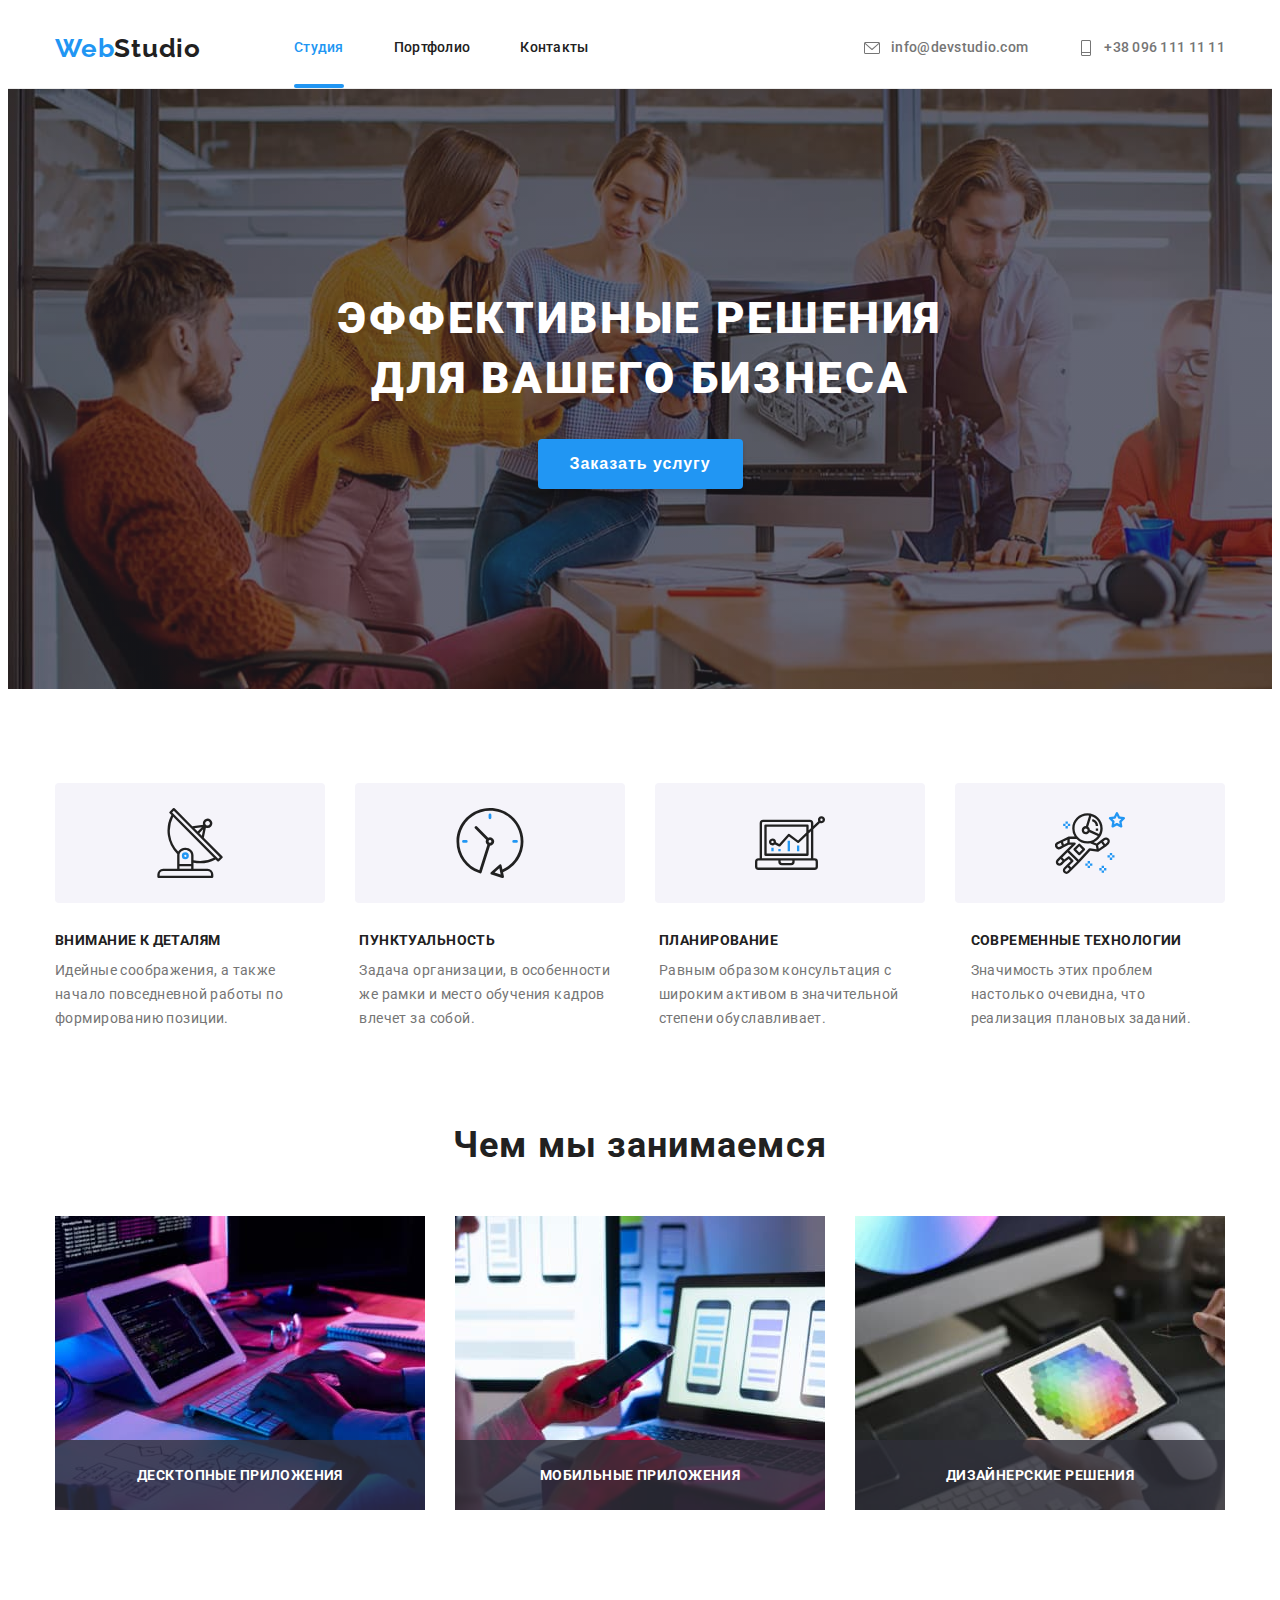
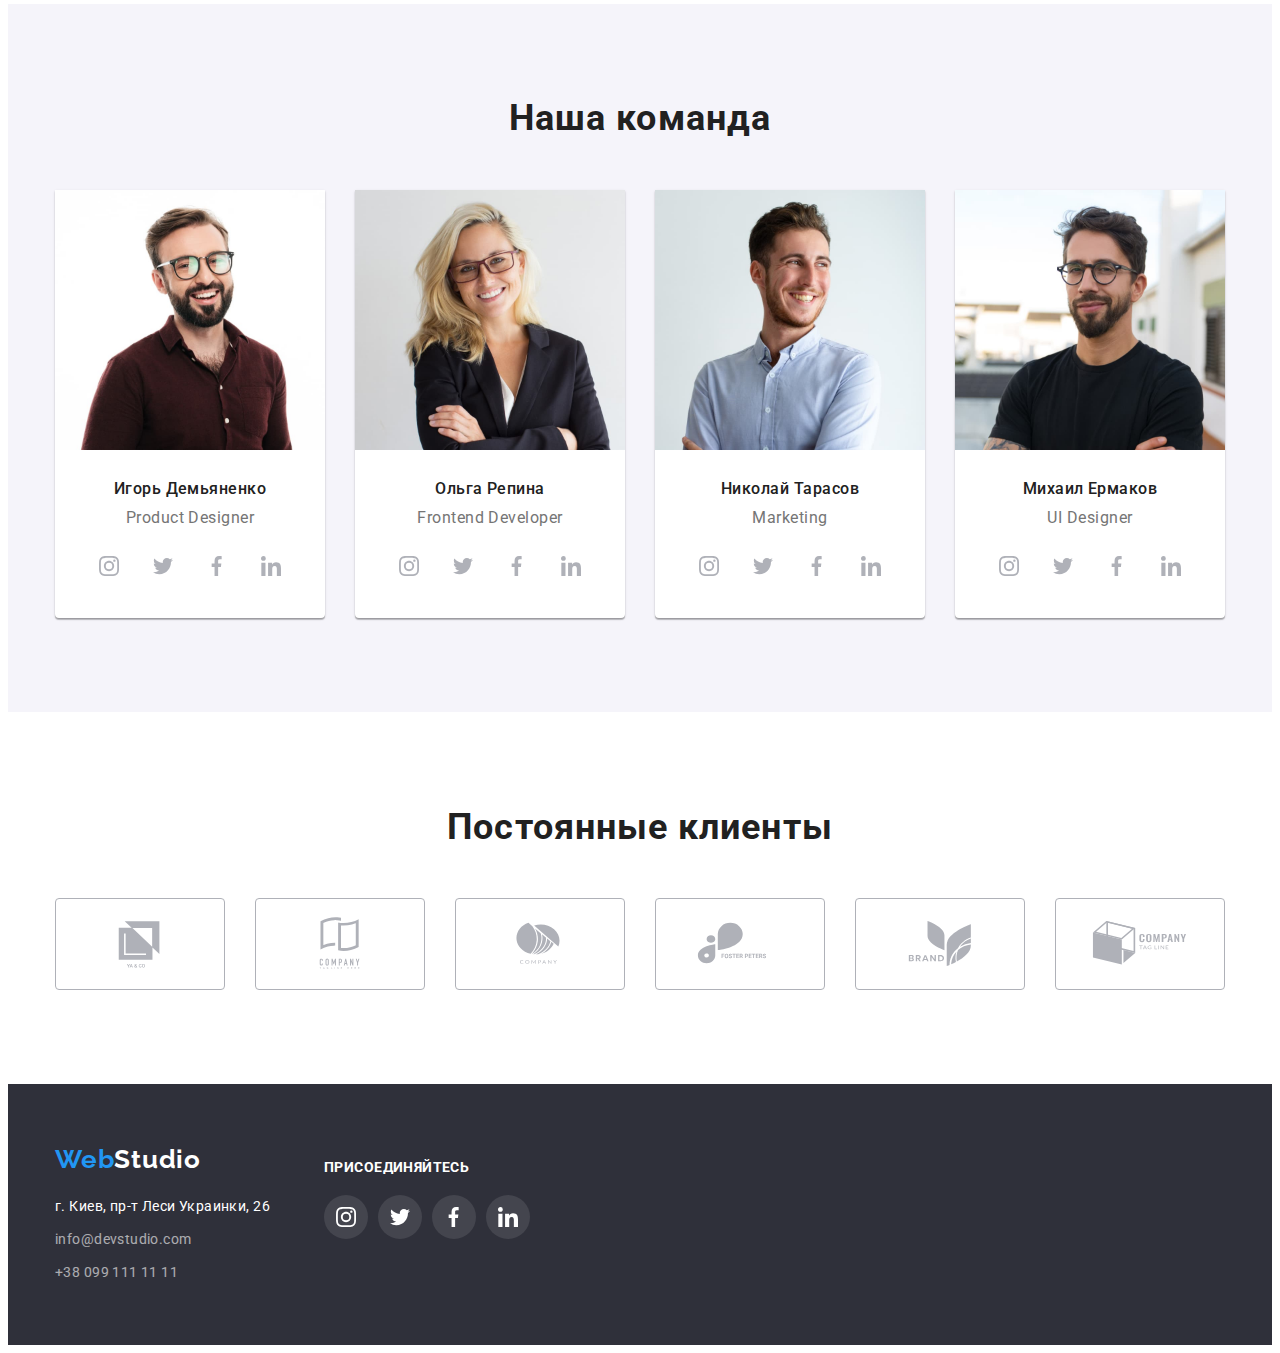
==== index.html @ cec7f6a1 "modal doing" ====
<!DOCTYPE html>
<html lang="ru">
    <head>
        <meta charset="UTF-8" />
        <meta http-equiv="X-UA-Compatible" content="IE=edge" />
        <meta name="viewport" content="width=device-width, initial-scale=1.0" />
        <link rel="preconnect" href="https://fonts.googleapis.com" />
        <link rel="preconnect" href="https://fonts.gstatic.com" crossorigin />
        <link
            href="https://fonts.googleapis.com/css2?family=Raleway:wght@700&family=Roboto:wght@400;500;700;900&display=swap"
            rel="stylesheet"
        />
        <link
            rel="stylesheet"
            href="https://cdnjs.cloudflare.com/ajax/libs/modern-normalize/1.1.0/modern-normalize.min.css"
            integrity="sha512-wpPYUAdjBVSE4KJnH1VR1HeZfpl1ub8YT/NKx4PuQ5NmX2tKuGu6U/JRp5y+Y8XG2tV+wKQpNHVUX03MfMFn9Q=="
            crossorigin="anonymous"
            referrerpolicy="no-referrer"
        />
        <link rel="stylesheet" href="./css/reset.css" />
        <link rel="stylesheet" href="./css/style.css" />
        <title>WebStudio</title>
    </head>
    <body>
        <!--________________________________________HEDER_________________________________________-->
        <header class="header">
            <div class="container">
                <a class="logo" href="./index.html" lang="en"
                    >Web<span class="logo-style">Studio</span></a
                >
                <nav>
                    <ul class="lists header-flex">
                        <li class="menu-item">
                            <a class="menu-link current" href="./index.html"
                                >Студия</a
                            >
                        </li>
                        <li class="menu-item">
                            <a class="menu-link" href="./portfolio.html"
                                >Портфолио</a
                            >
                        </li>
                        <li class="menu-item">
                            <a class="menu-link" href="#contacts-main"
                                >Контакты</a
                            >
                        </li>
                    </ul>
                </nav>
                <ul class="lists header-list">
                    <li class="contacts-item">
                        <a
                            class="contacts-link"
                            href="mailto:info@devstudio.com"
                        >
                            <svg class="header-soc-icon" width="18" height="16">
                                <use
                                    href="./images/symbol-defs.svg#icon-massege"
                                ></use>
                            </svg>
                            info@devstudio.com
                        </a>
                    </li>
                    <li class="contacts-item">
                        <a class="contacts-link" href="tel:+380961111111">
                            <svg class="header-soc-icon" width="16" height="16">
                                <use
                                    href="./images/symbol-defs.svg#icon-call"
                                ></use>
                            </svg>
                            +38 096 111 11 11</a
                        >
                    </li>
                </ul>
            </div>
        </header>
        <main class="main-container">
            <!-- ________________________________________HERO________________________________________ -->
            <section class="hero hero-content">
                <div class="container">
                    <h1 class="hero-title">
                        Эффективные решения для вашего бизнеса
                    </h1>
                    <button class="hero-btn" type="button" data-modal-open>
                        Заказать услугу
                    </button>
                </div>
            </section>
            <!-- ________________________________________ABOUT________________________________________ -->
            <section class="about section">
                <h2 class="hidden-about-title">Преимущества</h2>
                <div class="container">
                    <ul class="icon-flex">
                        <li class="about-soc-item lists about-list-margin">
                            <svg class="about-soc-icon" width="70" height="70">
                                <use
                                    href="images/symbol-defs.svg#icon-antenna"
                                ></use>
                            </svg>
                        </li>
                        <li class="about-soc-item lists about-list-margin">
                            <svg class="about-soc-icon" width="70" height="70">
                                <use
                                    href="images/symbol-defs.svg#icon-clock"
                                ></use>
                            </svg>
                        </li>
                        <li class="about-soc-item lists about-list-margin">
                            <svg class="about-soc-icon" width="70" height="70">
                                <use
                                    href="images/symbol-defs.svg#icon-diagram"
                                ></use>
                            </svg>
                        </li>
                        <li class="about-soc-item lists about-list-margin">
                            <svg class="about-soc-icon" width="70" height="70">
                                <use
                                    href="images/symbol-defs.svg#icon-astronaut"
                                ></use>
                            </svg>
                        </li>
                    </ul>
                    <ul class="lists about-list">
                        <li class="about-list-margin">
                            <h3 class="about-list-title">Внимание к деталям</h3>
                            <p class="about-list-item">
                                Идейные соображения, а также начало повседневной
                                работы по формированию позиции.
                            </p>
                        </li>
                        <li class="about-list-margin">
                            <h3 class="about-list-title">Пунктуальность</h3>
                            <p class="about-list-item">
                                Задача организации, в особенности же рамки и
                                место обучения кадров влечет за собой.
                            </p>
                        </li>
                        <li class="about-list-margin">
                            <h3 class="about-list-title">Планирование</h3>
                            <p class="about-list-item">
                                Равным образом консультация с широким активом в
                                значительной степени обуславливает.
                            </p>
                        </li>
                        <li class="about-list-margin">
                            <h3 class="about-list-title">
                                Современные технологии
                            </h3>
                            <p class="about-list-item">
                                Значимость этих проблем настолько очевидна, что
                                реализация плановых заданий.
                            </p>
                        </li>
                    </ul>
                </div>
            </section>
            <!-- ________________________________________ABOUT-MORE________________________________________ -->
            <section class="about-more section">
                <h2 class="about-more-title united-title">Чем мы занимаемся</h2>
                <div class="container">
                    <ul class="lists about-more-list">
                        <li class="about-more-wrap">
                            <img
                                class="about-img"
                                src="./images/box1.jpg"
                                alt="1"
                                width="370"
                            />
                            <p class="about-more-text">Десктопные приложения</p>
                        </li>
                        <li class="about-more-wrap">
                            <img
                                class="about-img"
                                src="./images/box2.jpg"
                                alt="2"
                                width="370"
                            />
                            <p class="about-more-text">Мобильные приложения</p>
                        </li>
                        <li class="about-more-wrap">
                            <img
                                class="about-img"
                                src="./images/box3.jpg"
                                alt="3"
                                width="370"
                            />
                            <p class="about-more-text">Дизайнерские решения</p>
                        </li>
                    </ul>
                </div>
            </section>
            <!-- ________________________________________MASTERS________________________________________ -->
            <section class="masters section">
                <h2 class="masters-title united-title">Наша команда</h2>
                <div class="container">
                    <ul class="masters-container lists">
                        <li class="masters-photo">
                            <img
                                src="./images/img-3.jpg"
                                alt="Игорь Демьяненко Product Designer"
                                width="270"
                                height="260"
                            />
                            <div class="masters-name">
                                <h3 class="masters-list">Игорь Демьяненко</h3>
                                <p class="proffesion" lang="en">
                                    Product Designer
                                </p>
                                <ul class="icon-flex">
                                    <li class="masters-soc-item lists">
                                        <svg
                                            class="masters-soc-icon"
                                            width="20"
                                            height="20"
                                        >
                                            <use
                                                href="images/symbol-defs.svg#icon-instagram"
                                            ></use>
                                        </svg>
                                    </li>
                                    <li class="masters-soc-item lists">
                                        <svg
                                            class="masters-soc-icon"
                                            width="20"
                                            height="20"
                                        >
                                            <use
                                                href="images/symbol-defs.svg#icon-twitter"
                                            ></use>
                                        </svg>
                                    </li>
                                    <li class="masters-soc-item lists">
                                        <svg
                                            class="masters-soc-icon"
                                            width="20"
                                            height="20"
                                        >
                                            <use
                                                href="images/symbol-defs.svg#icon-facebook"
                                            ></use>
                                        </svg>
                                    </li>
                                    <li class="masters-soc-item lists">
                                        <svg
                                            class="masters-soc-icon"
                                            width="20"
                                            height="20"
                                        >
                                            <use
                                                href="images/symbol-defs.svg#icon-linkedin"
                                            ></use>
                                        </svg>
                                    </li>
                                </ul>
                            </div>
                        </li>
                        <li class="masters-photo">
                            <img
                                src="./images/img-2.jpg"
                                alt="Ольга Репина Frontend Developer"
                                width="270"
                                height="260"
                            />
                            <div class="masters-name">
                                <h3 class="masters-list">Ольга Репина</h3>
                                <p class="proffesion" lang="en">
                                    Frontend Developer
                                </p>
                                <ul class="icon-flex">
                                    <li class="masters-soc-item lists">
                                        <svg
                                            class="masters-soc-icon"
                                            width="20"
                                            height="20"
                                        >
                                            <use
                                                href="images/symbol-defs.svg#icon-instagram"
                                            ></use>
                                        </svg>
                                    </li>
                                    <li class="masters-soc-item lists">
                                        <svg
                                            class="masters-soc-icon"
                                            width="20"
                                            height="20"
                                        >
                                            <use
                                                href="images/symbol-defs.svg#icon-twitter"
                                            ></use>
                                        </svg>
                                    </li>
                                    <li class="masters-soc-item lists">
                                        <svg
                                            class="masters-soc-icon"
                                            width="20"
                                            height="20"
                                        >
                                            <use
                                                href="images/symbol-defs.svg#icon-facebook"
                                            ></use>
                                        </svg>
                                    </li>
                                    <li class="masters-soc-item lists">
                                        <svg
                                            class="masters-soc-icon"
                                            width="20"
                                            height="20"
                                        >
                                            <use
                                                href="images/symbol-defs.svg#icon-linkedin"
                                            ></use>
                                        </svg>
                                    </li>
                                </ul>
                            </div>
                        </li>
                        <li class="masters-photo">
                            <img
                                src="./images/img-1.jpg"
                                alt="Николай Тарасов Marketing"
                                width="270"
                                height="260"
                            />
                            <div class="masters-name">
                                <h3 class="masters-list">Николай Тарасов</h3>
                                <p class="proffesion" lang="en">Marketing</p>
                                <ul class="icon-flex">
                                    <li class="masters-soc-item lists">
                                        <svg
                                            class="masters-soc-icon"
                                            width="20"
                                            height="20"
                                        >
                                            <use
                                                href="images/symbol-defs.svg#icon-instagram"
                                            ></use>
                                        </svg>
                                    </li>
                                    <li class="masters-soc-item lists">
                                        <svg
                                            class="masters-soc-icon"
                                            width="20"
                                            height="20"
                                        >
                                            <use
                                                href="images/symbol-defs.svg#icon-twitter"
                                            ></use>
                                        </svg>
                                    </li>
                                    <li class="masters-soc-item lists">
                                        <svg
                                            class="masters-soc-icon"
                                            width="20"
                                            height="20"
                                        >
                                            <use
                                                href="images/symbol-defs.svg#icon-facebook"
                                            ></use>
                                        </svg>
                                    </li>
                                    <li class="masters-soc-item lists">
                                        <svg
                                            class="masters-soc-icon"
                                            width="20"
                                            height="20"
                                        >
                                            <use
                                                href="images/symbol-defs.svg#icon-linkedin"
                                            ></use>
                                        </svg>
                                    </li>
                                </ul>
                            </div>
                        </li>
                        <li class="masters-photo">
                            <img
                                src="./images/img.jpg"
                                alt="Михаил Ермаков UI Designer"
                                width="270"
                                height="260"
                            />
                            <div class="masters-name">
                                <h3 class="masters-list">Михаил Ермаков</h3>
                                <p class="proffesion" lang="en">UI Designer</p>
                                <ul class="icon-flex">
                                    <li class="masters-soc-item lists">
                                        <svg
                                            class="masters-soc-icon"
                                            width="20"
                                            height="20"
                                        >
                                            <use
                                                href="images/symbol-defs.svg#icon-instagram"
                                            ></use>
                                        </svg>
                                    </li>
                                    <li class="masters-soc-item lists">
                                        <svg
                                            class="masters-soc-icon"
                                            width="20"
                                            height="20"
                                        >
                                            <use
                                                href="images/symbol-defs.svg#icon-twitter"
                                            ></use>
                                        </svg>
                                    </li>
                                    <li class="masters-soc-item lists">
                                        <svg
                                            class="masters-soc-icon"
                                            width="20"
                                            height="20"
                                        >
                                            <use
                                                href="images/symbol-defs.svg#icon-facebook"
                                            ></use>
                                        </svg>
                                    </li>
                                    <li class="masters-soc-item lists">
                                        <svg
                                            class="masters-soc-icon"
                                            width="20"
                                            height="20"
                                        >
                                            <use
                                                href="images/symbol-defs.svg#icon-linkedin"
                                            ></use>
                                        </svg>
                                    </li>
                                </ul>
                            </div>
                        </li>
                    </ul>
                </div>
            </section>
            <!-- ______________________________________CLIENTS__________________________________________ -->
            <section class="section">
                <div class="container">
                    <h2 class="client-title">Постоянные клиенты</h2>
                    <ul class="icon-flex">
                        <li class="client-soc-item lists">
                            <svg
                                class="client-soc-icon"
                                width="106"
                                height="60"
                            >
                                <use
                                    href="images/symbol-defs.svg#icon-logo1"
                                ></use>
                            </svg>
                        </li>
                        <li class="client-soc-item lists">
                            <svg
                                class="client-soc-icon"
                                width="106"
                                height="60"
                            >
                                <use
                                    href="images/symbol-defs.svg#icon-logo2"
                                ></use>
                            </svg>
                        </li>
                        <li class="client-soc-item lists">
                            <svg
                                class="client-soc-icon"
                                width="106"
                                height="60"
                            >
                                <use
                                    href="images/symbol-defs.svg#icon-logo3"
                                ></use>
                            </svg>
                        </li>
                        <li class="client-soc-item lists">
                            <svg
                                class="client-soc-icon"
                                width="106"
                                height="60"
                            >
                                <use
                                    href="images/symbol-defs.svg#icon-logo4"
                                ></use>
                            </svg>
                        </li>
                        <li class="client-soc-item lists">
                            <svg
                                class="client-soc-icon"
                                width="106"
                                height="60"
                            >
                                <use
                                    href="images/symbol-defs.svg#icon-logo5"
                                ></use>
                            </svg>
                        </li>
                        <li class="client-soc-item lists">
                            <svg
                                class="client-soc-icon"
                                width="106"
                                height="60"
                            >
                                <use
                                    href="images/symbol-defs.svg#icon-logo6"
                                ></use>
                            </svg>
                        </li>
                    </ul>
                </div>
            </section>
        </main>
        <!-- ________________________________________FOOTER________________________________________ -->
        <footer class="footer-section">
            <div class="container">
                <div class="footer-content">
                    <div class="footer-logo">
                        <a class="logo" href="./index.html" lang="en"
                            >Web<span class="footer-logo-style">Studio</span>
                        </a>
                    </div>
                    <address id="contacts-main">
                        <ul class="lists footer-list">
                            <li>
                                <a
                                    class="footer-contacts-link contacts-addres"
                                    href="https://goo.gl/maps/7gqZhrJQwjtrRqGAA"
                                    target="_blank"
                                    rel="noopener noindex nofollow"
                                    >г. Киев, пр-т Леси Украинки, 26</a
                                >
                            </li>
                            <li>
                                <a
                                    class="footer-contacts-link"
                                    href="mailto:info@devstudio.com"
                                    >info@devstudio.com</a
                                >
                            </li>
                            <li>
                                <a
                                    class="footer-contacts-link"
                                    href="tel:+380991111111"
                                    >+38 099 111 11 11</a
                                >
                            </li>
                        </ul>
                    </address>
                </div>
                <div class="footer-padding">
                    <h3 class="footer-title">присоединяйтесь</h3>
                    <ul class="icon-flex">
                        <li class="footer-soc-item lists">
                            <svg class="footer-soc-icon" width="20" height="20">
                                <use
                                    href="images/symbol-defs.svg#icon-instagram"
                                ></use>
                            </svg>
                        </li>
                        <li class="footer-soc-item lists">
                            <svg class="footer-soc-icon" width="20" height="20">
                                <use
                                    href="images/symbol-defs.svg#icon-twitter"
                                ></use>
                            </svg>
                        </li>
                        <li class="footer-soc-item lists">
                            <svg class="footer-soc-icon" width="20" height="20">
                                <use
                                    href="images/symbol-defs.svg#icon-facebook"
                                ></use>
                            </svg>
                        </li>
                        <li class="footer-soc-item lists">
                            <svg class="footer-soc-icon" width="20" height="20">
                                <use
                                    href="images/symbol-defs.svg#icon-linkedin"
                                ></use>
                            </svg>
                        </li>
                    </ul>
                </div>
            </div>
        </footer>
        <!-- ____________________________________BACKDROP_____________________________ -->
        <div class="backdrop is-hidden" data-modal>
            <div class="modal">
                <button type="button" class="modal-close-btn" data-modal-close>
                    <svg class="modal-close-icon" width="11" height="11">
                        <use href="images/symbol-defs.svg#icon-close"></use>
                    </svg>
                </button>
                <p class="modal-title">
                    Оставьте свои данные, мы вам перезвоним
                </p>
                <form class="modal-input-form">
                    <input
                        type="text"
                        class="modal-input"
                        name="name"
                        placeholder="Введите Ваше имя"
                        required
                        minlength="2"
                        title="Введите Ваше имя"
                    />
                    <!-- <svg class="modal_icon" width="12" height="12">
                        <use href="images/symbol-defs.svg#name-icon"></use>
                    </svg> -->
                    <input
                        type="tel"
                        class="modal-input"
                        name="tel"
                        placeholder="Введите номер телефона"
                        required
                        title="+380 97 1111111"
                        pattern="[\+]\d{3}\s\d{2}\s\d{3}\d{2}\d{2}"
                        minlength="12"
                        maxlength="19"
                    />
                    <!-- <svg class="modal_icon" width="12" height="12">
                        <use href="images/symbol-defs.svg#tel-icon"></use>
                    </svg> -->
                    <input
                        type="email"
                        class="modal-input"
                        name="email"
                        placeholder="Введите почту"
                        title="Введите Ваш email"
                    />
                    <!-- <svg class="modal_icon" width="12" height="12">
                        <use href="images/symbol-defs.svg#mail-icon"></use>
                    </svg> -->
                    <input
                        type="text"
                        class="modal-input coment"
                        placeholder="Дополнительно"
                        title="Введите Ваш коментарий"
                    />
                    <button class="modal_btn" type="submit">Отправить</button>
                </form>
            </div>
        </div>
        <script src="./js/modal.js"></script>
    </body>
</html>
---- css/style.css ----
:root {
    --main-color: #212121;
    --secondary-color: #757575;
    --brend-color: #2196f3;
    --backgrd-color: #f5f4fa;
    --light-color: #ffffff;
    --brand-bg-color: #188ce8;
    --icons-master-color: #afb1b8;
    --padding-94: 94px;
    --margin-30: 30px;
    --pading-32: 32px;
    --margin-10: 10px;
}

body {
    font-family: "Roboto", tahoma, sans-serif;
    color: var(--main-color);
    font-size: 14px;
}
p,
h1,
h2,
h3 {
    margin: 0;
}
ul {
    margin: 0;
    padding-left: 0;
}
button {
    cursor: pointer;
}
img {
    display: block;
}

.lists {
    list-style: none;
}

.container {
    width: 1170px;
    margin-right: 15px;
    margin-left: 15px;
    margin: 0 auto;
    /* outline: 1px solid red; */
}

/* ----------------------------HEDER-------------------------------- */
.header {
    border-bottom: 1px solid #ececec;
}

.header .container {
    display: flex;
    align-items: center;
}

.header-flex {
    display: flex;
}

.logo {
    font-family: "Raleway", sans-serif;
    font-weight: 700;
    font-size: 26px;
    line-height: 1.1923;
    letter-spacing: 0.03em;
    color: var(--brend-color);
    text-decoration-line: none;
    margin-right: 93px;
}

.logo-style {
    color: var(--main-color);
}

.header-list {
    display: flex;
    margin-left: auto;
}

.menu-item:not(:last-child) {
    margin-right: 50px;
}

.menu-link {
    padding-top: var(--pading-32);
    padding-bottom: var(--pading-32);
    font-weight: 500;
    line-height: 1.14;
    letter-spacing: 0.02em;
    color: var(--main-color);
    text-decoration-line: none;
    display: block;
    transition: color 250ms cubic-bezier(0.4, 0, 0.2, 1);
}

.contacts-item .contacts-link {
    font-weight: 500;
    line-height: 1.14;
    letter-spacing: 0.02em;
    text-decoration-line: none;
    font-style: normal;
    color: var(--secondary-color);
    padding-top: var(--pading-32);
    padding-bottom: var(--pading-32);
    display: flex;
    justify-content: center;
    align-items: center;
    transition: color 250ms cubic-bezier(0.4, 0, 0.2, 1);
}

.header-soc-icon {
    margin-right: 10px;
    fill: var(--secondary-color);
}

.contacts-link:hover .header-soc-icon,
.contacts-link:focus .header-soc-icon {
    fill: var(--brend-color);
}

.contacts-item:not(:last-child) {
    margin-right: 50px;
}

.menu-link:hover,
.contacts-link:hover,
.menu-link:focus,
.contacts-link:focus {
    color: var(--brend-color);
}

.current {
    color: var(--brend-color);
    position: relative;
}

.menu-link.current::after {
    content: "";
    position: absolute;
    bottom: 0px;
    left: 0;
    width: 100%;
    height: 4px;
    background: var(--brend-color);
    border-radius: 2px;
}

/* -- ----------------------------------------HERO--------------------------------------- -->  */

.hero {
    padding-top: 200px;
    padding-bottom: 200px;
}

.hero-content {
    max-width: 1600px;
    background-image: linear-gradient(
            rgba(47, 48, 58, 0.4),
            rgba(47, 48, 58, 0.4)
        ),
        url(../images/fon-Img.jpg);
    background-repeat: no-repeat;
    margin: 0 auto;
}

.hero-title {
    max-width: 696px;
    font-weight: 900;
    font-size: 44px;
    line-height: 1.36;
    text-align: center;
    letter-spacing: 0.06em;
    text-transform: uppercase;
    color: var(--light-color);
    margin: 0 auto 30px auto;
}

.hero-btn {
    padding: 10px 32px;
    background: var(--brend-color);
    box-shadow: 0px 4px 4px rgba(0, 0, 0, 0.15);
    border-radius: 4px;
    border: none;
    color: var(--light-color);
    font-weight: 700;
    font-size: 16px;
    line-height: 1.88;
    display: block;
    align-items: center;
    letter-spacing: 0.06em;
    cursor: pointer;
    margin: auto;
    transition: background 250ms cubic-bezier(0.4, 0, 0.2, 1);
}

.hero-btn:hover,
.hero-btn:focus {
    background-color: var(--brand-bg-color);
}

/* ----------------------------------------ABOUT---------------------------------- */

.section {
    padding-top: var(--padding-94);
    padding-bottom: var(--padding-94);
}

.hidden-about-title {
    visibility: hidden;
    width: 1px;
    height: 1px;
    margin-bottom: -1px;
}

.icon-flex {
    display: flex;
    justify-content: center;
    align-items: center;
}

.about-soc-item {
    width: 100%;
    height: 120px;
    background-color: var(--backgrd-color);
    border-radius: 4px;
    margin-bottom: var(--margin-30);
    display: flex;
    justify-content: center;
    align-items: center;
}

.about-list {
    display: flex;
}

.about-list-margin:not(:last-child) {
    margin-right: var(--margin-30);
}

.about-list-title {
    font-weight: 700;
    font-size: 14px;
    line-height: 1.14;
    letter-spacing: 0.03em;
    text-transform: uppercase;
    margin-bottom: var(--margin-10);
}

.about-list-item {
    line-height: 1.71;
    letter-spacing: 0.03em;
    color: var(--secondary-color);
}

/* -------------------------------------ABOUT-MORE------------------------------ */

.about-more {
    padding-top: 0px;
}

.united-title {
    font-weight: 700;
    font-size: 36px;
    line-height: 1.16;
    text-align: center;
    letter-spacing: 0.03em;
    padding-bottom: 50px;
}

.about-more-list {
    display: flex;
}

.about-img {
    flex-basis: calc(100% / 3);
    margin-right: var(--margin-30);
}

.about-more-wrap {
    position: relative;
}

.about-more-text {
    width: calc(100% - 30px);
    height: 70px;
    position: absolute;
    bottom: 0;
    background: #2f303acc;
    font-weight: 700;
    font-size: 14px;
    line-height: 16px;
    display: flex;
    align-items: center;
    justify-content: center;
    letter-spacing: 0.03em;
    text-transform: uppercase;
    color: var(--light-color);
}

/* ---------------------------------------MASTERS--------------------------------------------- */

.masters {
    background-color: var(--backgrd-color);
}

.masters-container {
    display: flex;
    margin-left: -30px;
}

.masters-photo {
    flex-basis: calc(100% / 2-30px);
    margin-left: var(--margin-30);
    background: var(--light-color);
    box-shadow: 0px 1px 3px rgba(0, 0, 0, 0.12), 0px 1px 1px rgba(0, 0, 0, 0.14),
        0px 2px 1px rgba(0, 0, 0, 0.2);
    border-radius: 0px 0px 4px 4px;
}

.masters-name {
    padding-top: var(--margin-30);
    padding-bottom: var(--margin-30);
}

.masters-list {
    font-weight: 500;
    font-size: 16px;
    line-height: 1.18;
    text-align: center;
    letter-spacing: 0.03em;
    margin-bottom: var(--margin-10);
}

.proffesion {
    font-size: 16px;
    line-height: 1.18;
    text-align: center;
    letter-spacing: 0.03em;
    color: var(--secondary-color);
    margin-bottom: 16px;
}

.masters-name > .icon-flex {
    margin: 0 32px;
}

.masters-soc-item {
    width: 100%;
    height: 44px;
    background-color: var(--light-color);
    border-radius: 50%;
    cursor: pointer;
    display: flex;
    justify-content: center;
    align-items: center;
    transition: background-color 250ms cubic-bezier(0.4, 0, 0.2, 1);
}

.masters-soc-item:not(:last-child) {
    margin-right: var(--margin-10);
}

.masters-soc-icon {
    fill: var(--icons-master-color);
    transition: fill 250ms cubic-bezier(0.4, 0, 0.2, 1);
}

.masters-soc-item:hover,
.masters-soc-item:focus {
    background-color: var(--brend-color);
}

.masters-soc-item:hover .masters-soc-icon,
.masters-soc-item:focus .masters-soc-icon {
    fill: var(--light-color);
}
/* -------------------------------------CLIENTS---------------------------- */

.client-title {
    font-weight: 700;
    font-size: 36px;
    line-height: 42px;
    text-align: center;
    letter-spacing: 0.03em;
    margin-bottom: 50px;
}

.client-soc-item {
    width: 100%;
    height: 92px;
    border: 1px solid var(--icons-master-color);
    box-sizing: border-box;
    border-radius: 4px;
    cursor: pointer;
    display: flex;
    justify-content: center;
    align-items: center;
    transition: border-color 250ms cubic-bezier(0.4, 0, 0.2, 1);
}

.client-soc-item:not(:last-child) {
    margin-right: var(--margin-30);
}

.client-soc-icon {
    fill: var(--icons-master-color);
    transition: fill 250ms cubic-bezier(0.4, 0, 0.2, 1);
}

.client-soc-item:hover .client-soc-icon,
.client-soc-item:focus .client-soc-icon,
.client-soc-item:hover,
.client-soc-item:focus {
    fill: var(--brend-color);
    border-color: var(--brend-color);
}

/* ----------------------------------------FOOTER---------------------------------------- */
.footer-section {
    background: #2f303a;
    padding-top: 60px;
    padding-bottom: 60px;
}

.footer-section > .container {
    display: flex;
    justify-content: left;
}

.footer-logo-style {
    color: var(--light-color);
}

.footer-contacts-link {
    font-weight: 400;
    line-height: 1.71;
    text-decoration-line: none;
    font-style: normal;
    letter-spacing: 0.03em;
    color: var(--light-color);
    opacity: 60%;
    transition: color 250ms cubic-bezier(0.4, 0, 0.2, 1);
}

.footer-contacts-link:hover,
.footer-contacts-link:focus {
    color: var(--brend-color);
    opacity: 100%;
}

.footer-logo {
    margin-bottom: 20px;
}

.footer-list :not(:last-child) {
    margin-bottom: 9px;
}

.contacts-addres {
    color: var(--light-color);
    opacity: 100%;
}

.footer-padding {
    padding-top: 15px;
    padding-bottom: 37px;
}

.footer-title {
    font-weight: 700;
    font-size: 14px;
    line-height: 16px;
    letter-spacing: 0.03em;
    text-transform: uppercase;
    color: var(--light-color);
    margin-bottom: 20px;
}

.footer-content {
    margin-right: 30px;
}

.footer-soc-item {
    width: 44px;
    height: 44px;
    background-color: rgba(255, 255, 255, 0.1);
    border-radius: 50%;
    cursor: pointer;
    display: flex;
    justify-content: center;
    align-items: center;
    transition: background-color 250ms cubic-bezier(0.4, 0, 0.2, 1);
}

.footer-soc-item:not(:last-child) {
    margin-right: 10px;
}

.footer-soc-icon {
    fill: var(--light-color);
}

.footer-soc-item:hover,
.footer-soc-item:focus {
    background-color: var(--brend-color);
}

/* -------------------------------------PORTFOLIO = PF---------------------------------- */
/* ---------------------------------------PF BUTTONS-------------------------------------*/

.pf-hidden-title {
    visibility: hidden;
    width: 1px;
    height: 1px;
    margin-bottom: -1px;
}

.pf-btn-list {
    display: flex;
    margin-bottom: 50px;
    justify-content: center;
}
.pf-btn-item:not(:last-child) {
    margin-right: 8px;
}

/* .pf-btn-item {}  */

.portfolio-btn {
    background: var(--backgrd-color);
    border-radius: 4px;
    font-weight: 500;
    font-size: 16px;
    line-height: 1.62;
    text-align: center;
    letter-spacing: 0.03em;
    color: var(--main-color);
    border: 0px;
    padding: 6px 22px;
    transition: background 250ms cubic-bezier(0.4, 0, 0.2, 1);
}

.portfolio-btn:hover,
.portfolio-btn:focus {
    background: var(--brend-color);
    color: var(--light-color);
    box-shadow: 0px 3px 1px rgba(0, 0, 0, 0.1), 0px 1px 2px rgba(0, 0, 0, 0.08),
        0px 2px 2px rgba(0, 0, 0, 0.12);
}

/* -------------------------------------------WORKS------------------------------------------- */

.pf-works-list {
    display: flex;
    flex-wrap: wrap;
    margin-left: -30px;
}

.pf-item-box {
    flex-basis: calc((100%-90)-30px);
    margin-left: var(--margin-30);
    margin-bottom: var(--margin-30);
    transition: box-shadow 250ms cubic-bezier(0.4, 0, 0.2, 1);
}

.pf-item-box:hover {
    box-shadow: 0px 1px 1px rgba(0, 0, 0, 0.12), 0px 4px 4px rgba(0, 0, 0, 0.06),
        1px 4px 6px rgba(0, 0, 0, 0.16);
}
.pf-item-box:nth-child(1n + 7) {
    margin-bottom: 0px;
}

.pf-item-box:hover .pf-cover-text {
    transform: translateY(0%);
}

.pf-top-wrap {
    position: relative;
    overflow: hidden;
}

.pf-cover-text {
    position: absolute;
    top: 0;
    background-color: var(--brend-color);
    color: var(--light-color);
    opacity: 90%;
    line-height: 28px;
    font-size: 18px;
    letter-spacing: 0.03em;
    height: 100%;
    transform: translateY(100%);
    transition: transform 250ms cubic-bezier(0.4, 0, 0.2, 1);
    padding: 63px 24px;
    overflow: auto;
}

.pf-item {
    padding: 20px 24px;
    background: #ffffff;
    border: 1px solid #eeeeee;
    border-top: 0px;
    box-sizing: border-box;
}

.pf-works-name {
    font-weight: 700;
    font-size: 18px;
    line-height: 2;
    letter-spacing: 0.06em;
    margin-bottom: 4px;
}

.pf-works-kind {
    font-size: 16px;
    line-height: 1.875;
    letter-spacing: 0.03em;
    color: var(--secondary-color);
}

button.current {
    background-color: var(--brend-color);
    color: var(--light-color);
}

/* -------------------------------------BACKDROP--------------------------------- */

.backdrop {
    position: fixed;
    top: 0;
    width: 100%;
    height: 100%;
    background-color: rgba(0, 0, 0, 0.2);
    transition: opacity 250ms, visibility 250ms;
}

.backdrop.is-hidden .modal {
    transform: scale(-3);
}

.modal {
    position: relative;
    width: 530px;
    min-height: 580px;
    background: var(--light-color);
    box-shadow: 0px 1px 3px rgba(0, 0, 0, 0.12), 0px 1px 1px rgba(0, 0, 0, 0.14),
        0px 2px 1px rgba(0, 0, 0, 0.2);
    border-radius: 4px;
    position: absolute;
    top: 50%;
    left: 50%;
    transition: transform 250ms;
    transform: translate(-50%, -50%) scale(1);
    padding: 40px;
}

.modal-close-btn {
    position: absolute;
    top: 8px;
    right: 8px;
    width: 30px;
    height: 30px;
    border-radius: 50%;
    background-color: transparent;
    border-color: rgba(0, 0, 0, 0.1);    
}

.modal-close-icon {
    position: absolute;
    top: 50%;
    left: 50%;
    transform: translate(-50%, -50%);
    fill: var(--main-color);
}

.modal-close-icon:hover,
.modal-close-icon:focus {
    fill: #188ce8;
}

.is-hidden {
    opacity: 0;
    pointer-events: none;
    visibility: hidden;
}

.modal-title {
    font-weight: 700;
    font-size: 20px;
    line-height: 23px;
    text-align: center;
    letter-spacing: 0.03em;
    color: var(--main-color);
    margin-bottom: 12px;
}

.modal-input {
    width: 100%;
    height: 40px;
    border: 1px solid rgba(33, 33, 33, 0.2);
    box-sizing: border-box;
    border-radius: 4px;
    margin-bottom: 10px;
    padding-left: 15px;
}

.modal-input:valid {
    border-color: rgb(13, 182, 8);  
}

.modal-input:invalid {
    border-color: rgb(219, 6, 6);  
}

/* .modal-input::placeholder {
    border-color: rgba(33, 33, 33, 0.2);
} */

.modal-input:placeholder-shown {
    border-color: rgba(33, 33, 33, 0.2);
}

.modal-input-form :hover,
.modal-input-form :focus,
.modal-input-form :active {
    cursor:pointer;    
    border: 1px solid rgb(33, 149, 243, 1);  
}

.coment {
    height: 120px;
}

.modal_btn {
    display:block;
    width: 200px;
    height: 50px;
    background: var(--brend-color);
    box-shadow: 0px 4px 4px rgba(0, 0, 0, 0.15);
    border-radius: 4px; 
    border: none;
    font-weight: 700;
    font-size: 16px;
    line-height: 30px;
    text-align: center;
    letter-spacing: 0.06em;
    color: var(--light-color);    
    margin: 0 auto;
}
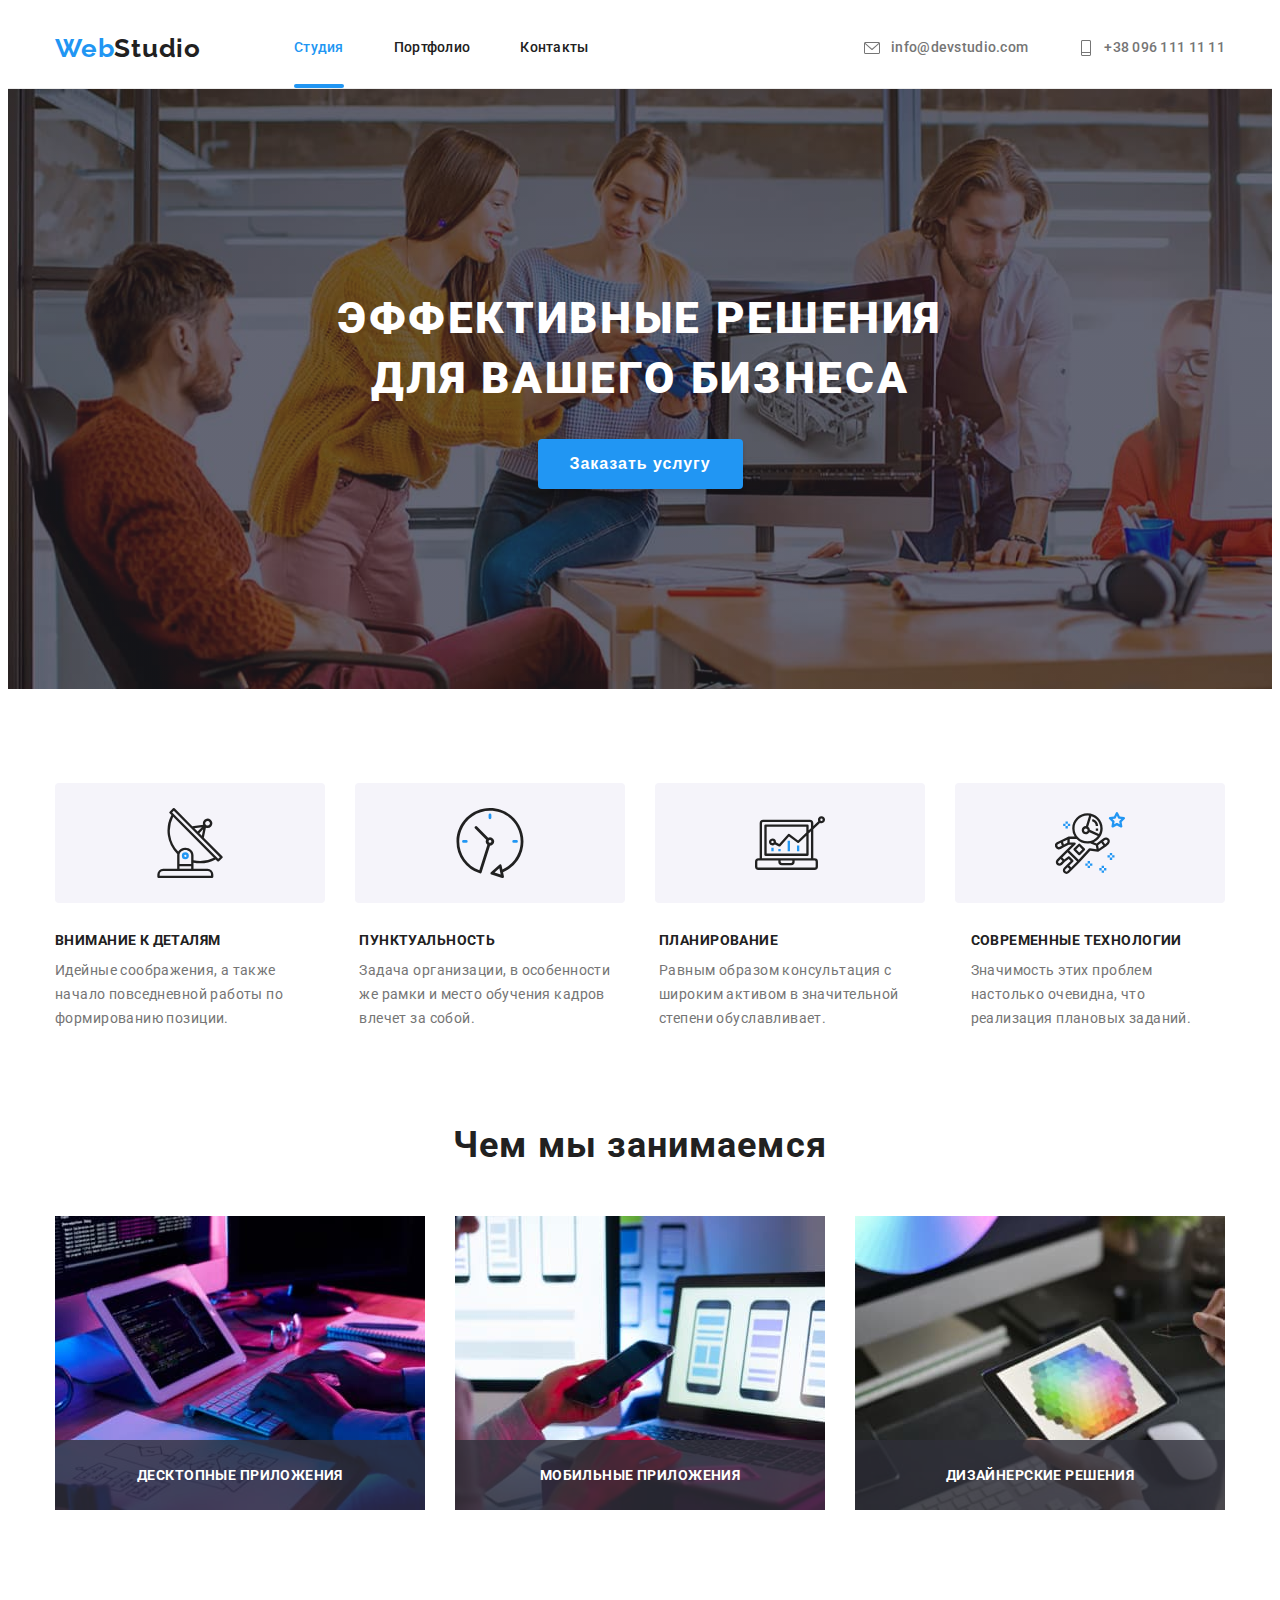
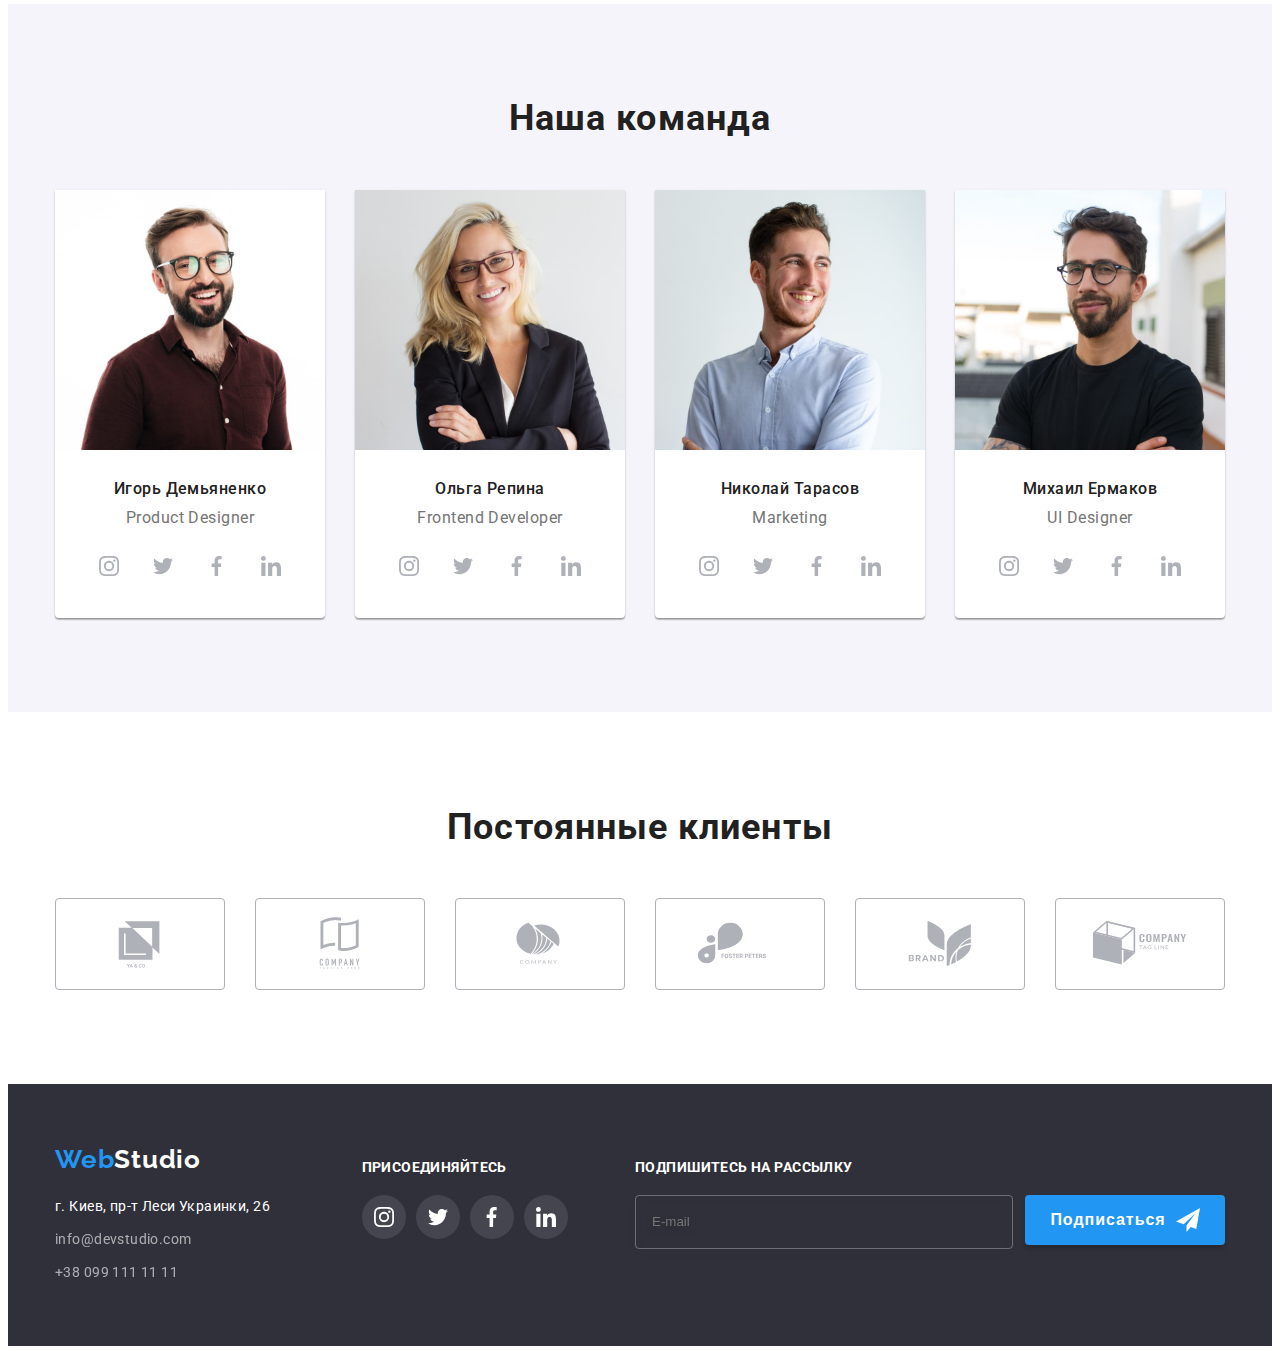
==== commit 2a6158d9: "hw-06 done" ====
--- a/index.html
+++ b/index.html
@@ -578,6 +578,33 @@
                         </li>
                     </ul>
                 </div>
+                <div class="footer-sending footer-padding">
+                    <p class="footer-title">Подпишитесь на рассылку</p>
+                    <form class="footer-input-form">
+                        <div class="footer-modal-field">
+                            <label
+                                for="sending-mail"
+                                class="fotter-label"
+                            ></label>
+                            <input
+                                type="sending"
+                                class="fotter-input"
+                                name="sending mail"
+                                title="Введите Ваш E-mail"
+                                id="sending-mail"
+                                placeholder="E-mail"
+                            />
+                            <button class="footer-sending_btn" type="submit">
+                                Подписаться
+                                <svg class="footer-sendign-icon" width="24" height="24">
+                                <use
+                                    href="images/symbol-defs.svg#icon-send"
+                                ></use>
+                            </svg>
+                            </button>
+                        </div>
+                    </form>
+                </div>
             </div>
         </footer>
         <!-- ____________________________________BACKDROP_____________________________ -->
@@ -591,49 +618,87 @@
                 <p class="modal-title">
                     Оставьте свои данные, мы вам перезвоним
                 </p>
+
                 <form class="modal-input-form">
-                    <input
-                        type="text"
-                        class="modal-input"
-                        name="name"
-                        placeholder="Введите Ваше имя"
-                        required
-                        minlength="2"
-                        title="Введите Ваше имя"
-                    />
-                    <!-- <svg class="modal_icon" width="12" height="12">
-                        <use href="images/symbol-defs.svg#name-icon"></use>
-                    </svg> -->
-                    <input
-                        type="tel"
-                        class="modal-input"
-                        name="tel"
-                        placeholder="Введите номер телефона"
-                        required
-                        title="+380 97 1111111"
-                        pattern="[\+]\d{3}\s\d{2}\s\d{3}\d{2}\d{2}"
-                        minlength="12"
-                        maxlength="19"
-                    />
-                    <!-- <svg class="modal_icon" width="12" height="12">
-                        <use href="images/symbol-defs.svg#tel-icon"></use>
-                    </svg> -->
-                    <input
-                        type="email"
-                        class="modal-input"
-                        name="email"
-                        placeholder="Введите почту"
-                        title="Введите Ваш email"
-                    />
-                    <!-- <svg class="modal_icon" width="12" height="12">
-                        <use href="images/symbol-defs.svg#mail-icon"></use>
-                    </svg> -->
-                    <input
-                        type="text"
-                        class="modal-input coment"
-                        placeholder="Дополнительно"
-                        title="Введите Ваш коментарий"
-                    />
+                    <div class="modal-field">
+                        <label for="user-name" class="modal-label">Имя</label>
+                        <input
+                            type="user-name"
+                            class="modal-input"
+                            name="name"
+                            required
+                            minlength="2"
+                            title="Введите Ваше имя"
+                            id="user-name"
+                        />
+                        <svg class="modal_icon" width="18" height="18">
+                            <use href="images/symbol-defs.svg#name-icon"></use>
+                        </svg>
+                    </div>
+
+                    <div class="modal-field">
+                        <label for="user-tel" class="modal-label"
+                            >Телефон</label
+                        >
+                        <input
+                            type="tel"
+                            class="modal-input"
+                            name="tel"
+                            required
+                            title="+380 971111111"
+                            pattern="[\+]\d{3}\s\d{9}"
+                            minlength="14"
+                            maxlength="14"
+                            id="user-tel"
+                            value="+380 "
+                        />
+                        <svg class="modal_icon" width="18" height="18">
+                            <use href="images/symbol-defs.svg#tel-icon"></use>
+                        </svg>
+                    </div>
+
+                    <div class="modal-field">
+                        <label for="user-mail" class="modal-label">Почта</label>
+                        <input
+                            type="email"
+                            class="modal-input modal-input_not_required"
+                            name="email"
+                            title="Введите Ваш E-mail"
+                            id="user-mail"
+                        />
+                        <svg class="modal_icon" width="18" height="18">
+                            <use href="images/symbol-defs.svg#mail-icon"></use>
+                        </svg>
+                    </div>
+
+                    <div class="modal-field">
+                        <label for="user-text" class="modal-label"
+                            >Комментарий</label
+                        >
+                        <textarea
+                            name="user-text"
+                            id="user-text"
+                            class="modal-text"
+                            placeholder="Введите текст"
+                            minlength="1"
+                        ></textarea>
+                    </div>
+
+                    <div class="modal-field">
+                        <input
+                            type="checkbox"
+                            class="modal-check pf-hidden-title"
+                            id="modal-check"
+                            name="policy"
+                            value="policy"
+                        />
+                        <label for="modal-check" class="modal-check_text"
+                            >Соглашаюсь с рассылкой и принимаю
+                            <a href="" class="modal-check_text_link">
+                                Условия договора</a
+                            ></label
+                        >
+                    </div>
                     <button class="modal_btn" type="submit">Отправить</button>
                 </form>
             </div>
--- a/css/style.css
+++ b/css/style.css
@@ -427,7 +427,7 @@
 
 .footer-section > .container {
     display: flex;
-    justify-content: left;
+    justify-content: space-between;
 }
 
 .footer-logo-style {
@@ -477,10 +477,6 @@
     text-transform: uppercase;
     color: var(--light-color);
     margin-bottom: 20px;
-}
-
-.footer-content {
-    margin-right: 30px;
 }
 
 .footer-soc-item {
@@ -508,10 +504,71 @@
     background-color: var(--brend-color);
 }
 
+.footer-sending {
+    right: 0px;
+}
+
+.footer-modal-field {
+    display: flex;
+}
+
+.fotter-input {
+    width: 358px;
+    height: 50px;
+    border: 1px solid rgba(255, 255, 255, 0.3);
+    filter: drop-shadow(0px 4px 4px rgba(0, 0, 0, 0.15));
+    border-radius: 4px;
+    background-color: transparent;
+    margin-right: 12px;
+    padding-left: 16px;
+    color: var(--light-color);
+    outline: none;
+    transition: border 250ms cubic-bezier(0.4, 0, 0.2, 1);
+}
+
+.fotter-input:hover,
+.fotter-input:focus {
+    cursor: pointer;
+    border: 1px solid #2196f3;
+}
+
+.footer-sendign-icon {
+    fill: var(--light-color);
+    margin-left: 10px;
+
+}
+
+.footer-sending_btn {
+    display: block;
+    width: 200px;
+    height: 50px;
+    background: var(--brend-color);
+    box-shadow: 0px 4px 4px rgba(0, 0, 0, 0.15);
+    border-radius: 4px;
+    border: none;
+    font-weight: 700;
+    font-size: 16px;
+    line-height: 30px;
+    display: flex;
+    justify-content: center;
+    align-items: center;
+    text-align: center;    
+    letter-spacing: 0.06em;
+    color: var(--light-color);
+    margin: 0 auto;
+    transition: background-color 250ms cubic-bezier(0.4, 0, 0.2, 1);
+}
+
+.footer-sending_btn:hover,
+.footer-sending_btn:focus {
+    background-color: var(--brand-bg-color);
+}
+
 /* -------------------------------------PORTFOLIO = PF---------------------------------- */
 /* ---------------------------------------PF BUTTONS-------------------------------------*/
 
 .pf-hidden-title {
+    position: absolute;
     visibility: hidden;
     width: 1px;
     height: 1px;
@@ -523,11 +580,10 @@
     margin-bottom: 50px;
     justify-content: center;
 }
+
 .pf-btn-item:not(:last-child) {
     margin-right: 8px;
 }
-
-/* .pf-btn-item {}  */
 
 .portfolio-btn {
     background: var(--backgrd-color);
@@ -635,7 +691,7 @@
     width: 100%;
     height: 100%;
     background-color: rgba(0, 0, 0, 0.2);
-    transition: opacity 250ms, visibility 250ms;
+    transition: opacity 250ms, visibility 250ms cubic-bezier(0.4, 0, 0.2, 1);
 }
 
 .backdrop.is-hidden .modal {
@@ -653,7 +709,7 @@
     position: absolute;
     top: 50%;
     left: 50%;
-    transition: transform 250ms;
+    transition: transform 250ms cubic-bezier(0.4, 0, 0.2, 1);
     transform: translate(-50%, -50%) scale(1);
     padding: 40px;
 }
@@ -666,7 +722,7 @@
     height: 30px;
     border-radius: 50%;
     background-color: transparent;
-    border-color: rgba(0, 0, 0, 0.1);    
+    border-color: rgba(0, 0, 0, 0.1);
 }
 
 .modal-close-icon {
@@ -675,6 +731,7 @@
     left: 50%;
     transform: translate(-50%, -50%);
     fill: var(--main-color);
+    transition: fill 250ms cubic-bezier(0.4, 0, 0.2, 1);
 }
 
 .modal-close-icon:hover,
@@ -696,6 +753,12 @@
     letter-spacing: 0.03em;
     color: var(--main-color);
     margin-bottom: 12px;
+}
+
+.modal-label {
+    display: block;
+    margin-bottom: 4px;
+    color: var(--secondary-color);
 }
 
 .modal-input {
@@ -704,50 +767,143 @@
     border: 1px solid rgba(33, 33, 33, 0.2);
     box-sizing: border-box;
     border-radius: 4px;
+    padding-left: 40px;
+    padding-right: 5px;
+    background-color: var(--light-color);
+    outline: none;
+    transition: border 250ms cubic-bezier(0.4, 0, 0.2, 1);
+}
+
+/* .modal-input:valid {
+    border: 1px solid #2196f3;
+}
+
+.modal-input:valid + .modal-input_not_required:empty {
+    border: 1px solid rgba(33, 33, 33, 0.2);
+} */
+
+/* .modal-input_not_required:valid {
+    border: 1px solid rgba(33, 33, 33, 0.2);
+} */
+
+.modal-input:hover,
+.modal-input:focus {
+    cursor: pointer;
+    border: 1px solid #2196f3;
+}
+
+.modal-field {
+    position: relative;
     margin-bottom: 10px;
-    padding-left: 15px;
-}
-
-.modal-input:valid {
-    border-color: rgb(13, 182, 8);  
-}
-
-.modal-input:invalid {
-    border-color: rgb(219, 6, 6);  
-}
-
-/* .modal-input::placeholder {
-    border-color: rgba(33, 33, 33, 0.2);
+    transition: fill 250ms cubic-bezier(0.4, 0, 0.2, 1);
+}
+
+.modal-field:hover,
+.modal-field:focus {
+    fill: #188ce8;
+}
+
+.modal_icon {
+    position: absolute;
+    left: 12px;
+    top: 50%;
+}
+
+.modal-text {
+    width: 448px;
+    height: 120px;
+    border: 1px solid rgba(33, 33, 33, 0.2);
+    box-sizing: border-box;
+    border-radius: 4px;
+    padding: 12px 16px;
+    resize: none;
+    transition: border 250ms cubic-bezier(0.4, 0, 0.2, 1);
+    outline: none;
+}
+
+/* .modal-text:valid {
+    border: 1px solid #2196f3;
 } */
 
-.modal-input:placeholder-shown {
-    border-color: rgba(33, 33, 33, 0.2);
-}
-
-.modal-input-form :hover,
-.modal-input-form :focus,
-.modal-input-form :active {
-    cursor:pointer;    
-    border: 1px solid rgb(33, 149, 243, 1);  
-}
-
-.coment {
-    height: 120px;
+.modal-text:placeholder-shown {
+    border: 1px solid rgba(33, 33, 33, 0.2);
+}
+
+.modal-text::placeholder {
+    line-height: 16px;
+    letter-spacing: 0.01em;
+    color: rgba(117, 117, 117, 0.5);
+}
+
+.modal-text:not(:required) .modal-text:valid {
+    border: 1px solid rgba(33, 33, 33, 0.2);
+}
+
+.modal-text:hover,
+.modal-text:focus {
+    cursor: pointer;
+    border: 1px solid #2196f3;
 }
 
 .modal_btn {
-    display:block;
+    display: block;
     width: 200px;
     height: 50px;
     background: var(--brend-color);
     box-shadow: 0px 4px 4px rgba(0, 0, 0, 0.15);
-    border-radius: 4px; 
+    border-radius: 4px;
     border: none;
     font-weight: 700;
     font-size: 16px;
     line-height: 30px;
     text-align: center;
     letter-spacing: 0.06em;
-    color: var(--light-color);    
+    color: var(--light-color);
     margin: 0 auto;
-}
+    transition: background-color 250ms cubic-bezier(0.4, 0, 0.2, 1);
+}
+
+.modal_btn:hover,
+.modal_btn:focus {
+    background-color: var(--brand-bg-color);
+}
+
+.modal-check {
+    background-color: var(--brand-color);
+}
+
+.modal-check_text {
+    color: var(--secondary-color);
+    line-height: 24px;
+    letter-spacing: 0.03em;
+    display: flex;
+    align-items: center;
+    justify-content: center;
+}
+
+.modal-check_text::before {
+    content: "";
+    width: 16px;
+    height: 15px;
+    border: 2px solid #000000;
+    border-radius: 3px;
+    margin-right: 7px;
+}
+
+.modal-check_text_link {
+    color: var(--brend-color);
+    text-decoration: underline;
+}
+
+.modal-field:nth-child(5) {
+    margin-top: 20px;
+    margin-bottom: 30px;
+}
+
+.modal-check:checked + .modal-check_text::before {
+    background-color: var(--brend-color);
+    border: none;
+    background-image: url(../images/check.svg);
+    background-repeat: no-repeat;
+    background-position: center;
+}
